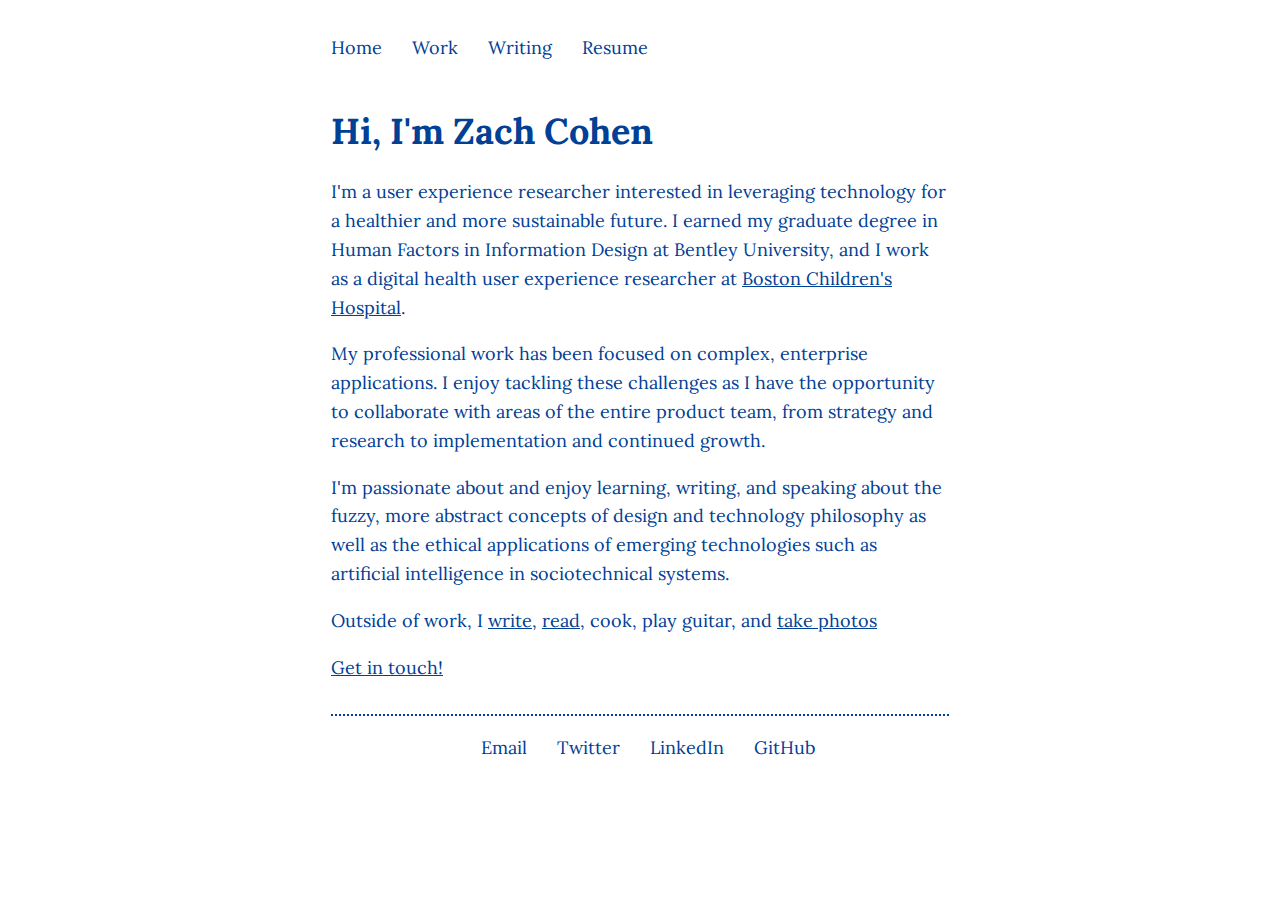
==== index.html @ 2ea8396a "Update index.html" ====
<!doctype html>
<html lang="en">
<!--
Like a bird upon the wind
These waters are my sky
I'll never reach my destination
If I never try
So I will sail my vessel
'Til the river runs dry
-->
<head>
    <meta charset="utf-8">
    <meta http-equiv="x-ua-compatible" content="ie=edge">
    <title>Zach Cohen - Experience Research and Design</title>
    <meta name="author" content="Zach Cohen">
    <meta name="description" content="Zach Cohen's Personal Website">
    <meta name="viewport" content="width=device-width, initial-scale=1">
    <meta name="title" content="Zach Cohen - Experience Research and Design">

    <link rel="stylesheet" href="style.css">
    <link rel="apple-touch-icon" sizes="180x180" href="favicons/apple-touch-icon.png">
    <link rel="apple-touch-icon" sizes="512x512" href="favicons/android-chrome-512x512.png">
    <link rel="apple-touch-icon" sizes="192x192" href="favicons/android-chrome-192x192.png">
    <link rel="icon" type="image/png" sizes="32x32" href="favicons/favicon-32x32.png">
    <link rel="icon" type="image/png" sizes="16x16" href="favicons/favicon-16x16.png">
    <link rel="shortcut icon" type="image/x-icon" href="favicons/favicon.ico">
    <link rel="manifest" href="favicons/site.webmanifest">

    <meta property="og:title" content="Zach Cohen">
    <meta property="og:type" content="website">

</head>

<body>

        <nav id="menu">
            <ul id="menu">
                <li><a href="/">Home</a></li>
                <li><a href="/work" aria-label="See work">Work</a></li>
                <li><a href="/writing" aria-label="See writing">Writing</a></li>
                <li><a href="/assets/Zach Cohen Resume June 22.pdf#zoom=25" target="_blank" aria-label="Download a PDF of my resume">Resume</a></li>
                </ul>
        </nav>
        <h1>Hi, I'm Zach Cohen</h1>
        
        <p>I'm a user experience researcher interested in leveraging technology for a healthier and more sustainable future. I earned my graduate degree in Human Factors in Information Design at Bentley University, and I work as a digital health user experience researcher at <a href="https://www.childrenshospital.org/">Boston Children's Hospital</a>.</p>
        <p>My professional work has been focused on complex, enterprise applications. I enjoy tackling these challenges as I have the opportunity to collaborate with areas of the entire product team, from strategy and research to implementation and continued growth.</p>
        <p>I'm passionate about and enjoy learning, writing, and speaking about the fuzzy, more abstract concepts of design and technology philosophy as well as the ethical applications of emerging technologies such as artificial intelligence in sociotechnical systems.</p>
        <p>Outside of work, I <a href="/writing">write</a>, <a href="https://www.goodreads.com/user/show/103514575-zach-cohen" rel="noopener" aria-label="My Goodreads account">read</a>, cook, play guitar, and <a href="photos.html" rel="noopener" aria-label="My photos">take photos</a></p>
        <p><a href="mailto:zachtylercohen@gmail.com" aria-label="Send me an email">Get in touch!</a></p>

    
    <footer>
        <ul id="bottom">
            <li><a href="mailto:zachtylercohen@gmail.com" aria-label="Send me an email">Email</a></li>
            <li><a href="https://twitter.com/zachtco" aria-label="My Twitter">Twitter</a></li>
            <li><a href="https://www.linkedin.com/in/zachtylercohen/" aria-label="My LinkedIn">LinkedIn</a></li>
            <li><a href="https://github.com/zachco" aria-label="My GitHub">GitHub</a></li>
        </ul>
    </footer>
</body>

</html>
---- style.css ----
@import url('https://fonts.googleapis.com/css2?family=Lora:ital,wght@0,400;0,500;0,600;0,700;1,400;1,500;1,600;1,700&display=swap');
@supports (font-variation-settings: normal) {
  html { font-family: 'Inter var', sans-serif; }
}
* {
  box-sizing: border-box;
}
body {
  font: 18px/1.6 'Lora', Georgia, serif;
  margin: 0 auto;
  max-width: 650px;
  padding: 1rem;
  color: #004095;
  background-color: #fff;
}

h1,
h2,
h3,
h4,
h5,
h6 {
  margin: 2.5rem 0 1rem;
}
ul li,
ol li {
  margin-top: 0.5rem;
}
a,
a:visited {
  color: #004095;
}
a:hover {
  color: #348360;
}
img {
  height: auto;
  max-width: 100%;
}
pre {
  border: 1px solid lightgrey;
  overflow: auto;
}
blockquote {
  border-left: 5px solid lightgrey;
  font-size: 120%;
  font-style: italic;
  margin: 2rem 0;
  padding: 1rem;
}
table {
  border-collapse: collapse;
  margin: 2rem 0;
  text-align: left;
  width: 100%;
}
tr {
  border-bottom: 1px solid lightgrey;
}
th,
td {
  padding: 0.5rem;
}
hr {
  background: lightgrey;
  border: 0;
  height: 1px;
  margin: 2rem 0;
}
#menu {
  text-align: left;
  font-size: 18px;
  list-style-type: none;
  padding: 0;
}
#menu li {
  display: inline;
  margin-right: 25px;
  margin-left: 0;
}
#menu li a {
  text-decoration: none;
}
.project {
  margin-top: 32px;
  margin-bottom: 32px;
}
.project-img {
  border-radius: 4px;
  box-shadow: 0 0 20px rgba(0, 0, 0, 0.1);
}
.project-details {
  margin-bottom: 1.5rem;
}
footer {
  text-align: center;
  font-size: 18px;
  list-style-type: none;
  padding: 0;
  margin-top: 2rem;
  border-top: 2px dotted #004095;
}
footer li {
  display: inline;
  margin-right: 25px;
  margin-left: 0;
}
footer li a {
  text-decoration: none;
}

.selected-work h2 {
  margin-top: 24px;
  margin-bottom: 60px;
}
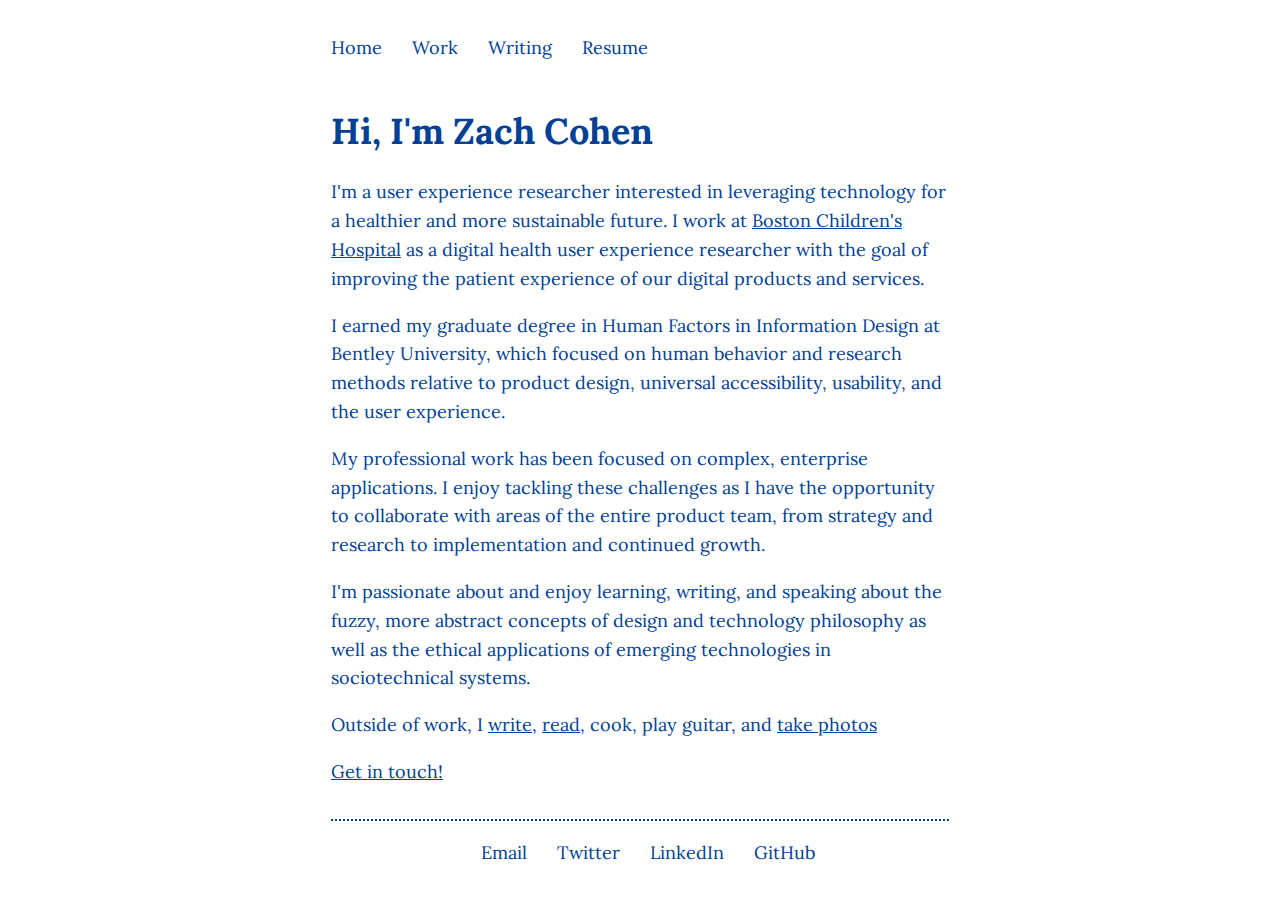
==== commit 70b9ad04: "Update index.html" ====
--- a/index.html
+++ b/index.html
@@ -43,9 +43,10 @@
         </nav>
         <h1>Hi, I'm Zach Cohen</h1>
         
-        <p>I'm a user experience researcher interested in leveraging technology for a healthier and more sustainable future. I earned my graduate degree in Human Factors in Information Design at Bentley University, and I work as a digital health user experience researcher at <a href="https://www.childrenshospital.org/">Boston Children's Hospital</a>.</p>
+        <p>I'm a user experience researcher interested in leveraging technology for a healthier and more sustainable future. I work at <a href="https://www.childrenshospital.org/">Boston Children's Hospital</a> as a digital health user experience researcher with the goal of improving the patient experience of our digital products and services.</p>
+        <p>I earned my graduate degree in Human Factors in Information Design at Bentley University, which focused on human behavior and research methods relative to product design, universal accessibility, usability, and the user experience.</p>
         <p>My professional work has been focused on complex, enterprise applications. I enjoy tackling these challenges as I have the opportunity to collaborate with areas of the entire product team, from strategy and research to implementation and continued growth.</p>
-        <p>I'm passionate about and enjoy learning, writing, and speaking about the fuzzy, more abstract concepts of design and technology philosophy as well as the ethical applications of emerging technologies such as artificial intelligence in sociotechnical systems.</p>
+        <p>I'm passionate about and enjoy learning, writing, and speaking about the fuzzy, more abstract concepts of design and technology philosophy as well as the ethical applications of emerging technologies in sociotechnical systems.</p>
         <p>Outside of work, I <a href="/writing">write</a>, <a href="https://www.goodreads.com/user/show/103514575-zach-cohen" rel="noopener" aria-label="My Goodreads account">read</a>, cook, play guitar, and <a href="photos.html" rel="noopener" aria-label="My photos">take photos</a></p>
         <p><a href="mailto:zachtylercohen@gmail.com" aria-label="Send me an email">Get in touch!</a></p>
 
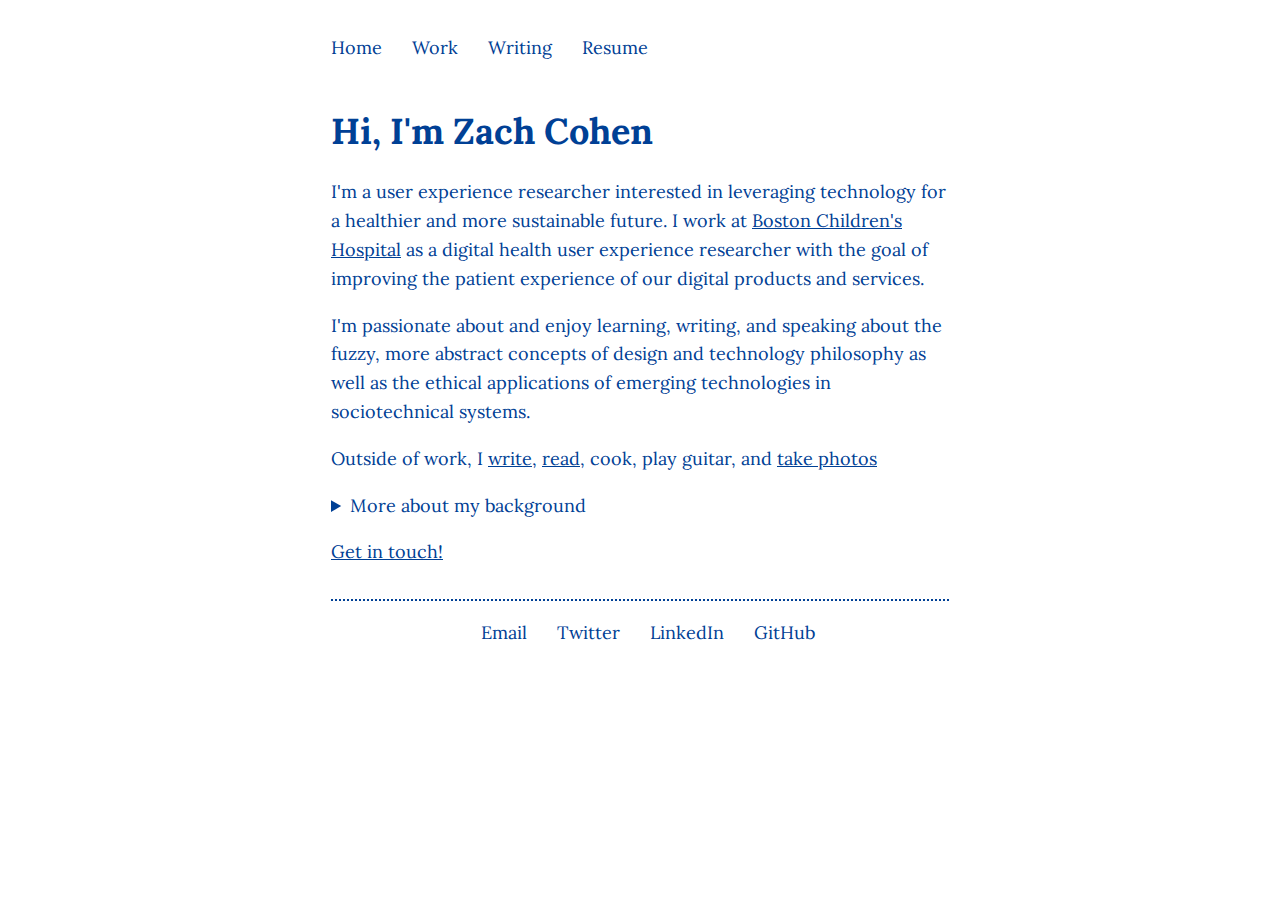
==== commit 1d4d6cc8: "Update index.html" ====
--- a/index.html
+++ b/index.html
@@ -44,10 +44,13 @@
         <h1>Hi, I'm Zach Cohen</h1>
         
         <p>I'm a user experience researcher interested in leveraging technology for a healthier and more sustainable future. I work at <a href="https://www.childrenshospital.org/">Boston Children's Hospital</a> as a digital health user experience researcher with the goal of improving the patient experience of our digital products and services.</p>
+        <p>I'm passionate about and enjoy learning, writing, and speaking about the fuzzy, more abstract concepts of design and technology philosophy as well as the ethical applications of emerging technologies in sociotechnical systems.</p>
+        <p>Outside of work, I <a href="/writing">write</a>, <a href="https://www.goodreads.com/user/show/103514575-zach-cohen" rel="noopener" aria-label="My Goodreads account">read</a>, cook, play guitar, and <a href="photos.html" rel="noopener" aria-label="My photos">take photos</a></p>
+        <details>
+            <summary>More about my background</summary>
         <p>I earned my graduate degree in Human Factors in Information Design at Bentley University, which focused on human behavior and research methods relative to product design, universal accessibility, usability, and the user experience.</p>
         <p>My professional work has been focused on complex, enterprise applications. I enjoy tackling these challenges as I have the opportunity to collaborate with areas of the entire product team, from strategy and research to implementation and continued growth.</p>
-        <p>I'm passionate about and enjoy learning, writing, and speaking about the fuzzy, more abstract concepts of design and technology philosophy as well as the ethical applications of emerging technologies in sociotechnical systems.</p>
-        <p>Outside of work, I <a href="/writing">write</a>, <a href="https://www.goodreads.com/user/show/103514575-zach-cohen" rel="noopener" aria-label="My Goodreads account">read</a>, cook, play guitar, and <a href="photos.html" rel="noopener" aria-label="My photos">take photos</a></p>
+        </details>
         <p><a href="mailto:zachtylercohen@gmail.com" aria-label="Send me an email">Get in touch!</a></p>
 
     
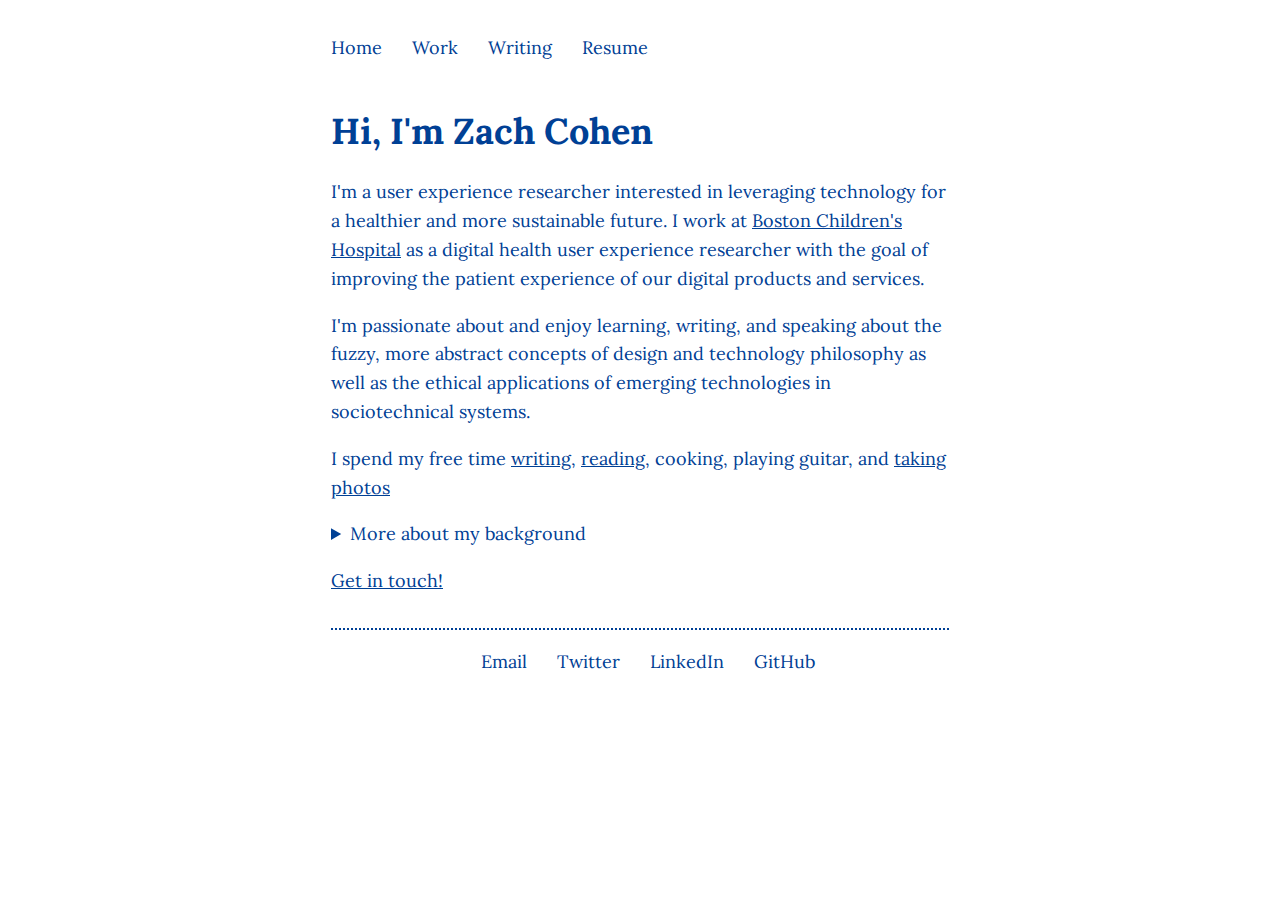
==== commit a458fa34: "Update index.html" ====
--- a/index.html
+++ b/index.html
@@ -45,7 +45,7 @@
         
         <p>I'm a user experience researcher interested in leveraging technology for a healthier and more sustainable future. I work at <a href="https://www.childrenshospital.org/">Boston Children's Hospital</a> as a digital health user experience researcher with the goal of improving the patient experience of our digital products and services.</p>
         <p>I'm passionate about and enjoy learning, writing, and speaking about the fuzzy, more abstract concepts of design and technology philosophy as well as the ethical applications of emerging technologies in sociotechnical systems.</p>
-        <p>Outside of work, I <a href="/writing">write</a>, <a href="https://www.goodreads.com/user/show/103514575-zach-cohen" rel="noopener" aria-label="My Goodreads account">read</a>, cook, play guitar, and <a href="photos.html" rel="noopener" aria-label="My photos">take photos</a></p>
+        <p>I spend my free time <a href="/writing">writing</a>, <a href="https://www.goodreads.com/user/show/103514575-zach-cohen" rel="noopener" aria-label="My Goodreads account">reading</a>, cooking, playing guitar, and <a href="photos.html" rel="noopener" aria-label="My photos">taking photos</a></p>
         <details>
             <summary>More about my background</summary>
         <p>I earned my graduate degree in Human Factors in Information Design at Bentley University, which focused on human behavior and research methods relative to product design, universal accessibility, usability, and the user experience.</p>
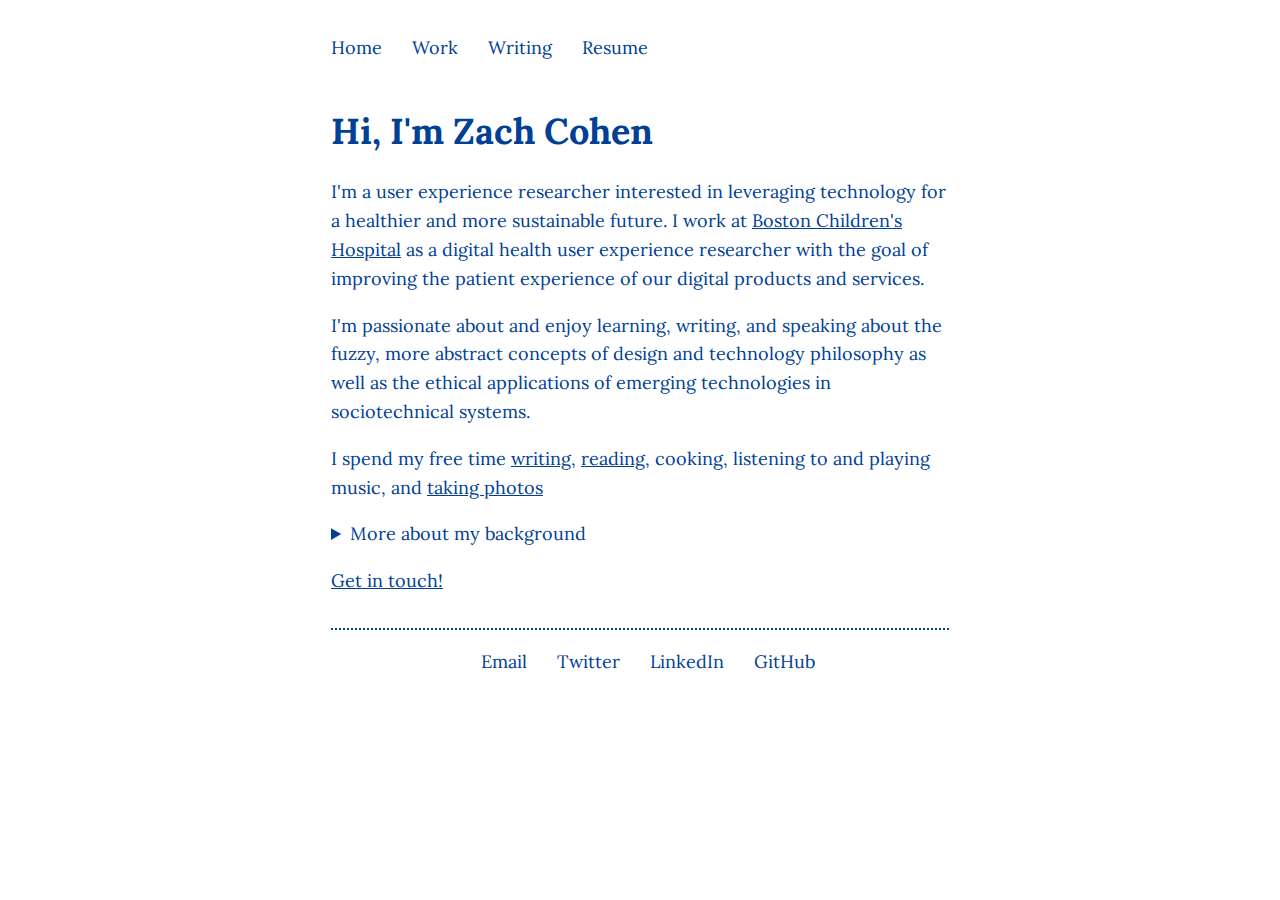
==== commit 9d3473fa: "Update index.html" ====
--- a/index.html
+++ b/index.html
@@ -45,7 +45,7 @@
         
         <p>I'm a user experience researcher interested in leveraging technology for a healthier and more sustainable future. I work at <a href="https://www.childrenshospital.org/">Boston Children's Hospital</a> as a digital health user experience researcher with the goal of improving the patient experience of our digital products and services.</p>
         <p>I'm passionate about and enjoy learning, writing, and speaking about the fuzzy, more abstract concepts of design and technology philosophy as well as the ethical applications of emerging technologies in sociotechnical systems.</p>
-        <p>I spend my free time <a href="/writing">writing</a>, <a href="https://www.goodreads.com/user/show/103514575-zach-cohen" rel="noopener" aria-label="My Goodreads account">reading</a>, cooking, playing guitar, and <a href="photos.html" rel="noopener" aria-label="My photos">taking photos</a></p>
+        <p>I spend my free time <a href="/writing">writing</a>, <a href="https://www.goodreads.com/user/show/103514575-zach-cohen" rel="noopener" aria-label="My Goodreads account">reading</a>, cooking, listening to and playing music, and <a href="photos.html" rel="noopener" aria-label="My photos">taking photos</a></p>
         <details>
             <summary>More about my background</summary>
         <p>I earned my graduate degree in Human Factors in Information Design at Bentley University, which focused on human behavior and research methods relative to product design, universal accessibility, usability, and the user experience.</p>
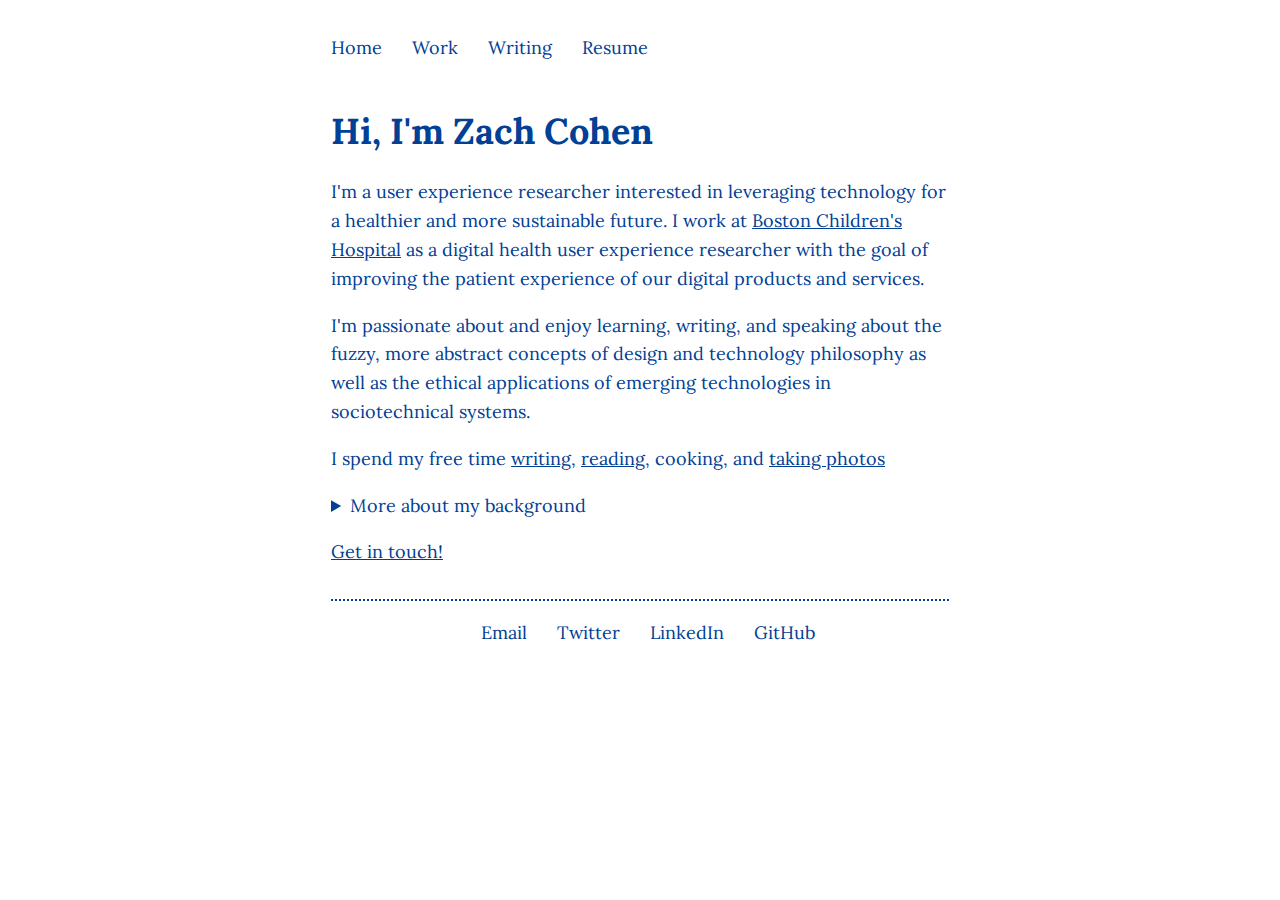
==== commit ab624812: "Update index.html" ====
--- a/index.html
+++ b/index.html
@@ -45,7 +45,7 @@
         
         <p>I'm a user experience researcher interested in leveraging technology for a healthier and more sustainable future. I work at <a href="https://www.childrenshospital.org/">Boston Children's Hospital</a> as a digital health user experience researcher with the goal of improving the patient experience of our digital products and services.</p>
         <p>I'm passionate about and enjoy learning, writing, and speaking about the fuzzy, more abstract concepts of design and technology philosophy as well as the ethical applications of emerging technologies in sociotechnical systems.</p>
-        <p>I spend my free time <a href="/writing">writing</a>, <a href="https://www.goodreads.com/user/show/103514575-zach-cohen" rel="noopener" aria-label="My Goodreads account">reading</a>, cooking, listening to and playing music, and <a href="photos.html" rel="noopener" aria-label="My photos">taking photos</a></p>
+        <p>I spend my free time <a href="/writing">writing</a>, <a href="https://www.goodreads.com/user/show/103514575-zach-cohen" rel="noopener" aria-label="My Goodreads account">reading</a>, cooking, and <a href="photos.html" rel="noopener" aria-label="My photos">taking photos</a></p>
         <details>
             <summary>More about my background</summary>
         <p>I earned my graduate degree in Human Factors in Information Design at Bentley University, which focused on human behavior and research methods relative to product design, universal accessibility, usability, and the user experience.</p>
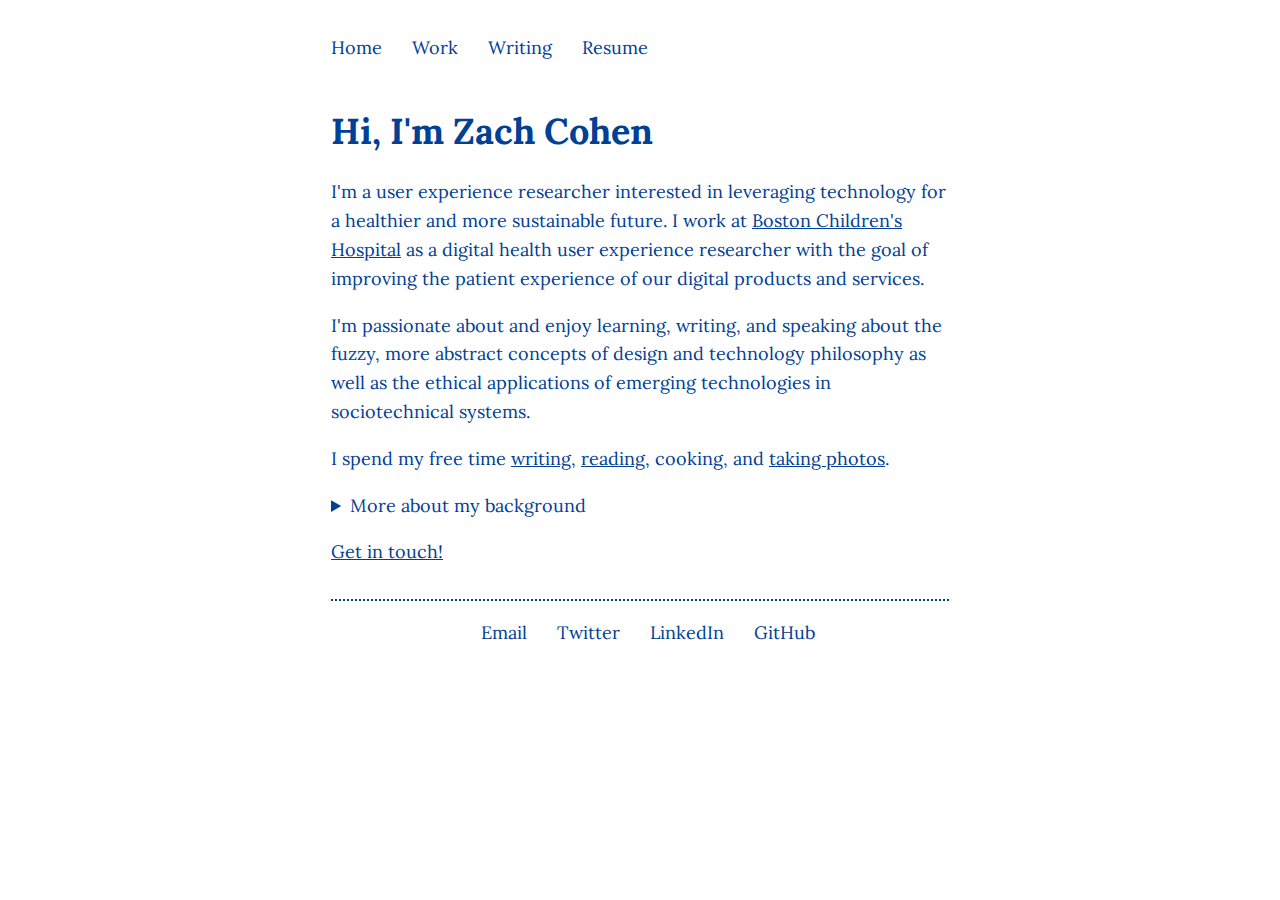
==== commit 8b88b034: "Update index.html" ====
--- a/index.html
+++ b/index.html
@@ -45,7 +45,7 @@
         
         <p>I'm a user experience researcher interested in leveraging technology for a healthier and more sustainable future. I work at <a href="https://www.childrenshospital.org/">Boston Children's Hospital</a> as a digital health user experience researcher with the goal of improving the patient experience of our digital products and services.</p>
         <p>I'm passionate about and enjoy learning, writing, and speaking about the fuzzy, more abstract concepts of design and technology philosophy as well as the ethical applications of emerging technologies in sociotechnical systems.</p>
-        <p>I spend my free time <a href="/writing">writing</a>, <a href="https://www.goodreads.com/user/show/103514575-zach-cohen" rel="noopener" aria-label="My Goodreads account">reading</a>, cooking, and <a href="photos.html" rel="noopener" aria-label="My photos">taking photos</a></p>
+        <p>I spend my free time <a href="/writing">writing</a>, <a href="https://www.goodreads.com/user/show/103514575-zach-cohen" rel="noopener" aria-label="My Goodreads account">reading</a>, cooking, and <a href="photos.html" rel="noopener" aria-label="My photos">taking photos</a>.</p>
         <details>
             <summary>More about my background</summary>
         <p>I earned my graduate degree in Human Factors in Information Design at Bentley University, which focused on human behavior and research methods relative to product design, universal accessibility, usability, and the user experience.</p>
